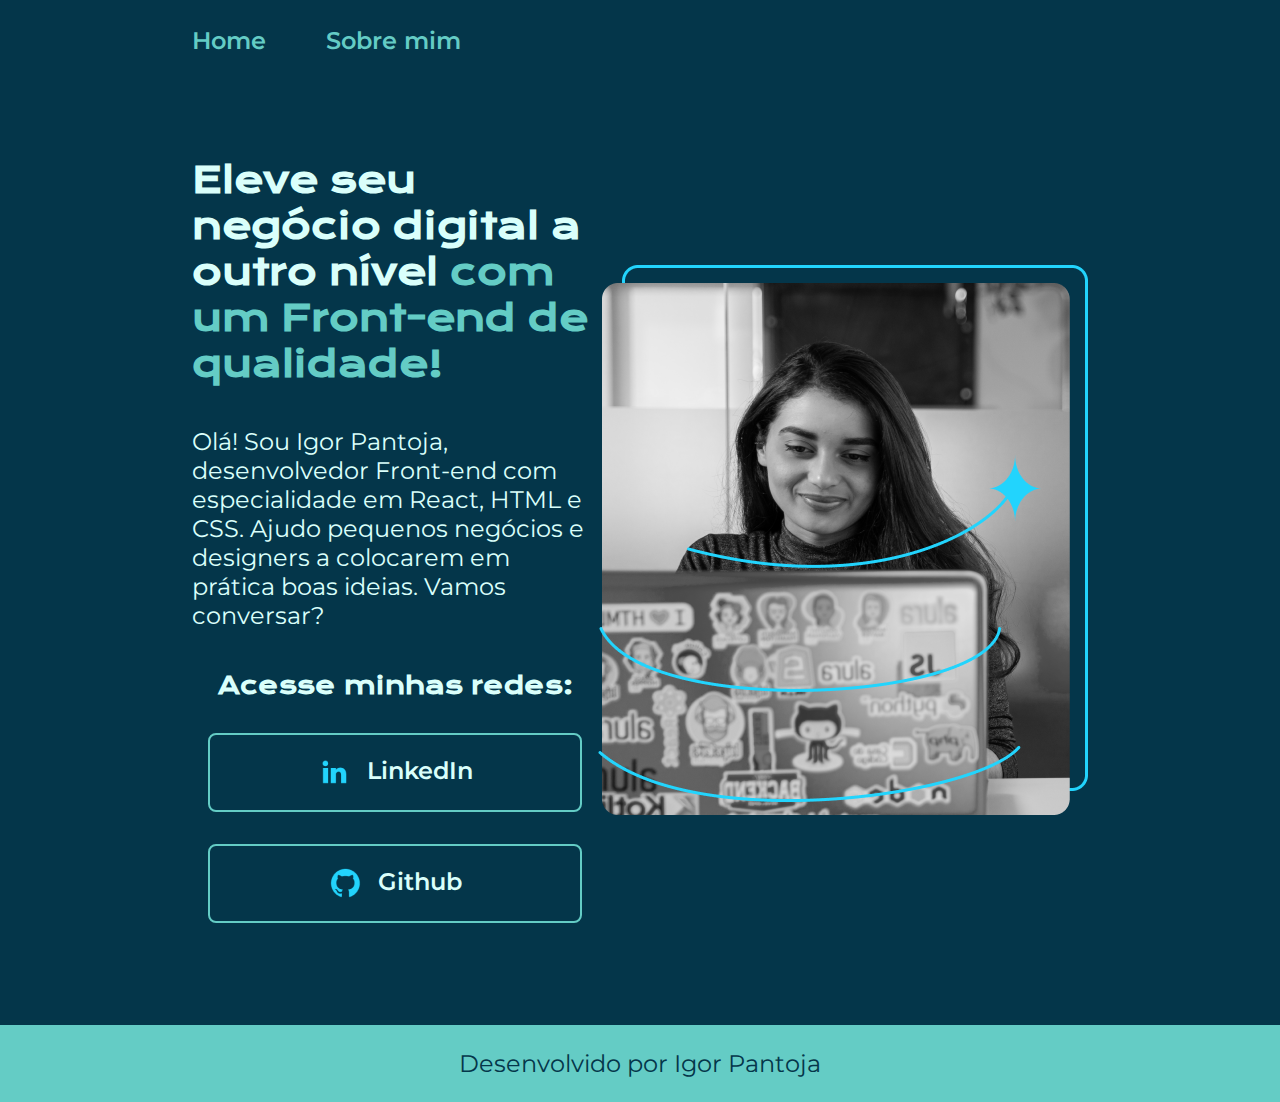
==== index.html @ ae395302 "Projeto finalizado" ====
<!DOCTYPE html>
<html lang="pr-br">
<head>
    <meta charset="UTF-8">
    <meta name="viewport" content="width=device-width, initial-scale=1.0">
    <title>Portfolio</title>
    <link rel="stylesheet" href="./styles/styles.css">
</head>
<body>
    <header class="cabecalho">
        <nav class="cabecalho__menu">
            <a class="cabecalho__menu__link" href="index.html">Home</a>
            <a class="cabecalho__menu__link" href="about.html">Sobre mim</a>
        </nav>
    </header>
    <main class="apresentacao">
        <section class="apresentacao__conteudo">
            <h1 class="apresentacao__conteudo__titulo">Eleve seu negócio digital a outro nível
            <strong class="destaqueTitulo">com um Front-end de qualidade!</strong></h1>
                <p class="apresentacao__conteudo__texto">Olá! Sou Igor Pantoja, desenvolvedor Front-end com
                especialidade em React, HTML e CSS. Ajudo pequenos
                negócios e designers a colocarem em prática boas
                ideias. Vamos conversar?</p>
                <div class="apresentacao__links">
                    <h2 class="apresentacao__links__subtitulo">Acesse minhas redes:</h2>
                    <a class="apresentacao__links__link" href="https://www.linkedin.com/in/igor-pantoja-a973bb4a/">
                        <img src="./Assets/linkedin.png">
                        LinkedIn
                    </a>
                    <a class="apresentacao__links__link" href = "https://github.com/Igorpantojaa">
                        <img src="./Assets/github.png">
                        Github
                    </a>
                </div>
        </section>
        <img src="./Assets/Imagem.png" alt="Código fonte">
    </main>
    <footer class="rodape">
        <p>Desenvolvido por Igor Pantoja</p>
    </footer>
</body>
</html>
---- styles/styles.css ----
@import url('https://fonts.googleapis.com/css2?family=Krona+One&family=Montserrat:wght@400;600&display=swap');

:root{
    --cor-primaria: #04364A;
    --cor-secundaria: #DAFFFB;
    --cor-terciaria: #64CCC5;
    --cor-hover: #176B87;

    --fonte-primaria: 'Krona One', sans-serif;
    --fonte-secundaria: 'Montserrat', sans-serif;
}

*{
    margin: 0;
    padding: 0;
}
body{
    box-sizing: border-box;
    background-color: var(--cor-primaria);
    color: var(--cor-secundaria);
}
.cabecalho{
    padding: 2% 0% 0% 15%;
}
.cabecalho__menu{
    display: flex;
    gap: 60px;
}
.cabecalho__menu__link{
    font-family: var(--fonte-secundaria);
    font-size: 24px;
    font-weight: 600;
    color: var(--cor-terciaria);
    text-decoration: none;
}
.destaqueTitulo{
    color : var(--cor-terciaria);
}
.apresentacao{
    display: flex;
    padding: 8% 15%;
    align-items: center;
    justify-content: space-between;
}
.apresentacao__conteudo{
    width: 615px;
    display: flex;
    flex-direction: column;
    gap: 40px;
}
.apresentacao__conteudo__titulo{
    font-family: var(--fonte-primaria);
    font-size: 36px;
}
.apresentacao__conteudo__texto{
    font-family: var(--fonte-secundaria);
    font-size: 24px;
}
.apresentacao__links{
    display: flex;
    flex-direction: column;
    justify-content: space-between;
    align-items: center;
    gap: 32px;
}
.apresentacao__links__subtitulo{
    font-family: var(--fonte-primaria);
    font-weight: 600;
    font-size: 24px;
}
.apresentacao__links__link{
    display: flex;
    justify-content: center;
    gap: 16px;
    padding: 21.5px 0;
    border: 2px solid var(--cor-terciaria);
    width: 370px;
    text-align: center;
    font-size: 24px;
    text-decoration: none;
    border-radius: 8px;
    color: var(--cor-secundaria);
    font-family: var(--fonte-secundaria);
    font-weight: 600;
}
.apresentacao__links__link:hover{
    background-color: var(--cor-hover);
}
.rodape{
    color: var(--cor-primaria);
    text-align: center;
    font-family: var(--fonte-secundaria);
    font-weight: 400;
    font-size: 24px;
    background-color:var(--cor-terciaria);
    padding: 24px ;
}
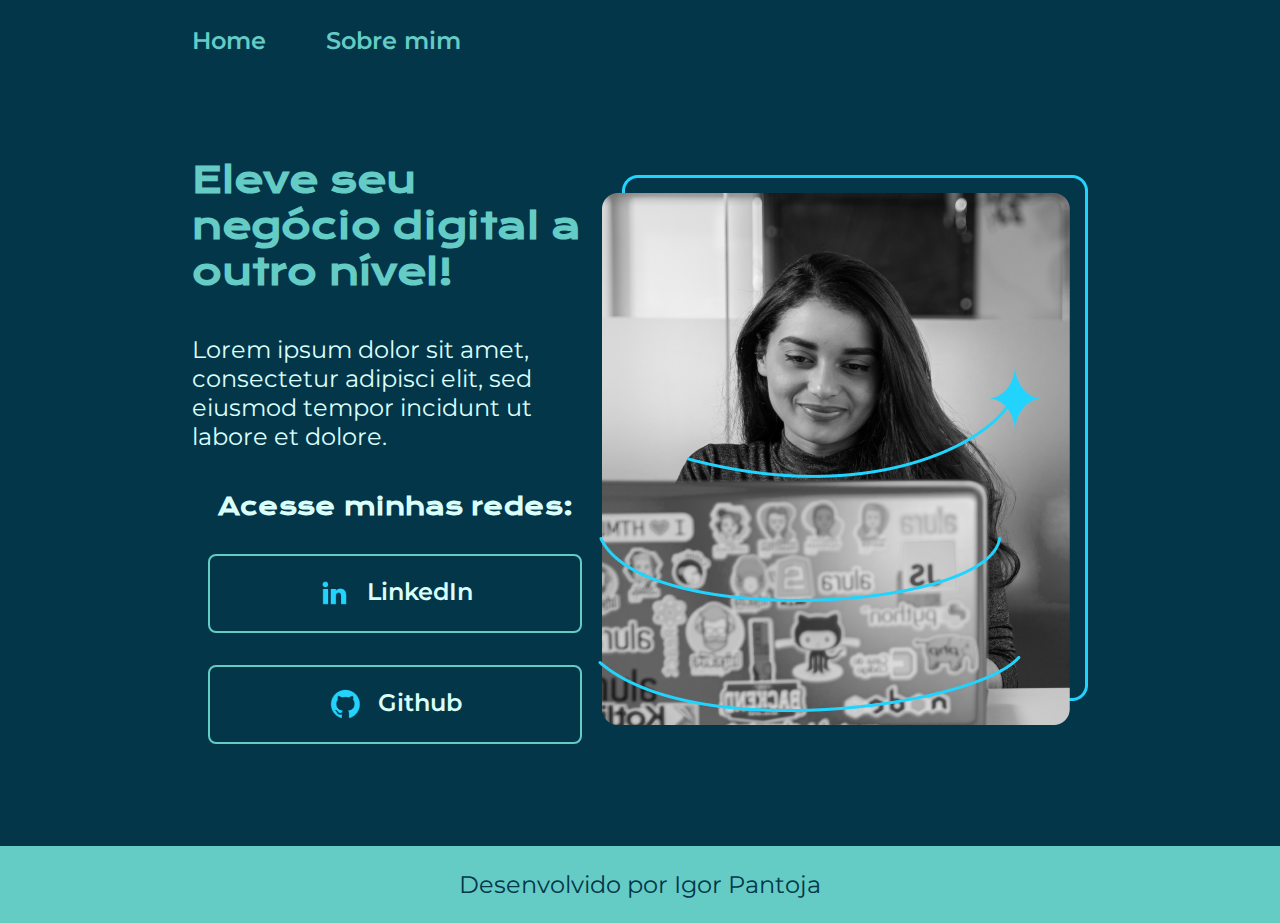
==== commit a8195eaf: "modified:   about.html 	modified:   index.html" ====
--- a/index.html
+++ b/index.html
@@ -15,12 +15,10 @@
     </header>
     <main class="apresentacao">
         <section class="apresentacao__conteudo">
-            <h1 class="apresentacao__conteudo__titulo">Eleve seu negócio digital a outro nível
-            <strong class="destaqueTitulo">com um Front-end de qualidade!</strong></h1>
-                <p class="apresentacao__conteudo__texto">Olá! Sou Igor Pantoja, desenvolvedor Front-end com
-                especialidade em React, HTML e CSS. Ajudo pequenos
-                negócios e designers a colocarem em prática boas
-                ideias. Vamos conversar?</p>
+            <h1 class="apresentacao__conteudo__titulo">
+            <strong class="destaqueTitulo">Eleve seu negócio digital a outro nível!</strong></h1>
+                <p class="apresentacao__conteudo__texto">Lorem ipsum dolor sit amet, consectetur adipisci
+                               elit, sed eiusmod tempor incidunt ut labore et dolore.</p>
                 <div class="apresentacao__links">
                     <h2 class="apresentacao__links__subtitulo">Acesse minhas redes:</h2>
                     <a class="apresentacao__links__link" href="https://www.linkedin.com/in/igor-pantoja-a973bb4a/">
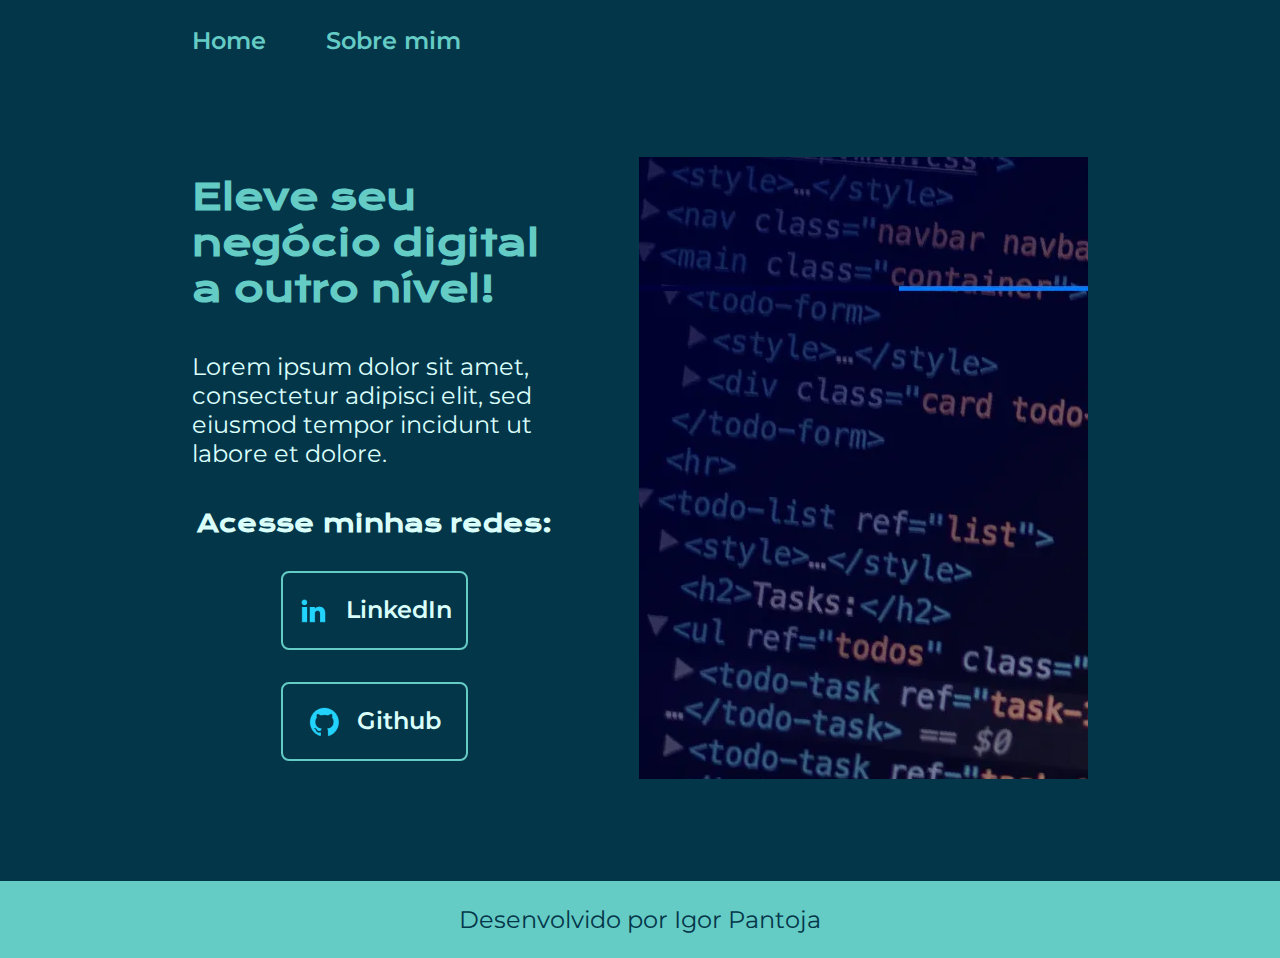
==== commit 160552ce: "modified:   .vscode/settings.json 	new file:   Assets/front-end-wide.webp 	modified:   Assets/front-" ====
--- a/index.html
+++ b/index.html
@@ -21,17 +21,17 @@
                                elit, sed eiusmod tempor incidunt ut labore et dolore.</p>
                 <div class="apresentacao__links">
                     <h2 class="apresentacao__links__subtitulo">Acesse minhas redes:</h2>
-                    <a class="apresentacao__links__link" href="https://www.linkedin.com/in/igor-pantoja-a973bb4a/">
+                    <a class="apresentacao__links__navegacao" href="https://www.linkedin.com/in/igor-pantoja-a973bb4a/">
                         <img src="./Assets/linkedin.png">
                         LinkedIn
                     </a>
-                    <a class="apresentacao__links__link" href = "https://github.com/Igorpantojaa">
+                    <a class="apresentacao__links__navegacao" href = "https://github.com/Igorpantojaa">
                         <img src="./Assets/github.png">
                         Github
                     </a>
                 </div>
         </section>
-        <img src="./Assets/Imagem.png" alt="Código fonte">
+        <img class="apresentacao__imagem" src="./Assets/front-end.webp" alt="Código fonte">
     </main>
     <footer class="rodape">
         <p>Desenvolvido por Igor Pantoja</p>
--- a/styles/styles.css
+++ b/styles/styles.css
@@ -41,20 +41,21 @@
     padding: 8% 15%;
     align-items: center;
     justify-content: space-between;
+    gap: 82px;
 }
 .apresentacao__conteudo{
-    width: 615px;
+    width: 50%;
     display: flex;
     flex-direction: column;
     gap: 40px;
 }
 .apresentacao__conteudo__titulo{
     font-family: var(--fonte-primaria);
-    font-size: 36px;
+    font-size: 2.25rem;
 }
 .apresentacao__conteudo__texto{
     font-family: var(--fonte-secundaria);
-    font-size: 24px;
+    font-size: 1.5rem;
 }
 .apresentacao__links{
     display: flex;
@@ -66,17 +67,17 @@
 .apresentacao__links__subtitulo{
     font-family: var(--fonte-primaria);
     font-weight: 600;
-    font-size: 24px;
+    font-size: 1.5rem;
 }
-.apresentacao__links__link{
+.apresentacao__links__navegacao{
     display: flex;
     justify-content: center;
     gap: 16px;
     padding: 21.5px 0;
     border: 2px solid var(--cor-terciaria);
-    width: 370px;
+    width: 50%;
     text-align: center;
-    font-size: 24px;
+    font-size: 1.5rem;
     text-decoration: none;
     border-radius: 8px;
     color: var(--cor-secundaria);
@@ -86,12 +87,33 @@
 .apresentacao__links__link:hover{
     background-color: var(--cor-hover);
 }
+.apresentacao__imagem{
+    width: auto;
+}
 .rodape{
     color: var(--cor-primaria);
     text-align: center;
     font-family: var(--fonte-secundaria);
     font-weight: 400;
-    font-size: 24px;
+    font-size: 1.5rem;
     background-color:var(--cor-terciaria);
     padding: 24px ;
+}
+@media (max-width: 1230px){
+    .cabecalho{
+        padding: 10%;
+    }
+    .cabecalho__menu{
+        justify-content: center;
+    }
+    .apresentacao{
+        flex-direction: column-reverse;
+        padding: 5%;
+    }
+    .apresentacao__conteudo{
+        width: auto;
+    }
+    .apresentacao__imagem{
+        width: 70%;
+    }
 }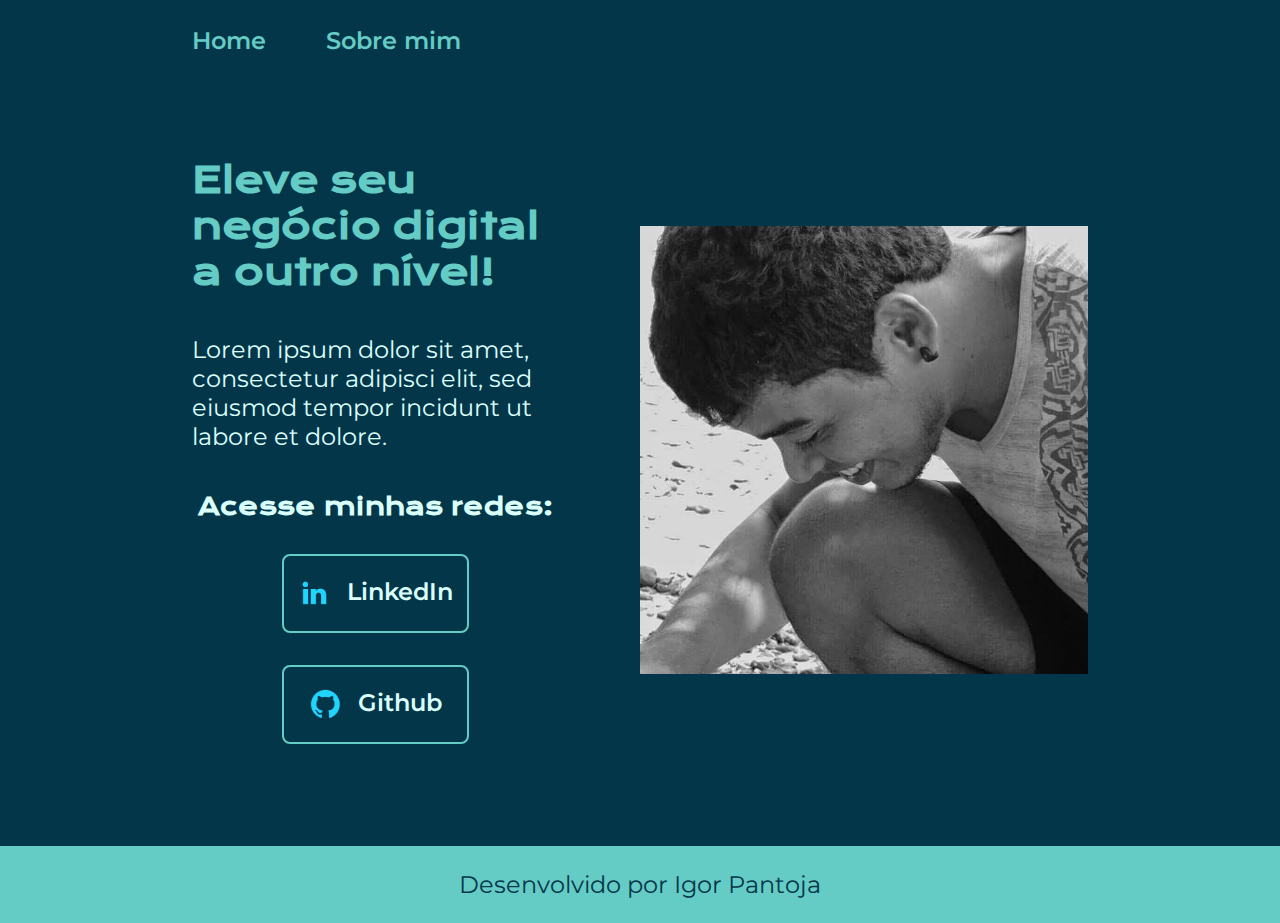
==== commit 23e6dbde: "deleted:    Assets/Imagem.png 	new file:   Assets/imagem.jpg 	modified:   about.html 	modified:   in" ====
--- a/index.html
+++ b/index.html
@@ -31,7 +31,7 @@
                     </a>
                 </div>
         </section>
-        <img class="apresentacao__imagem" src="./Assets/front-end.webp" alt="Código fonte">
+        <img class="apresentacao__imagem" src="./Assets/imagem.jpg" alt="Código fonte">
     </main>
     <footer class="rodape">
         <p>Desenvolvido por Igor Pantoja</p>
--- a/styles/styles.css
+++ b/styles/styles.css
@@ -88,7 +88,7 @@
     background-color: var(--cor-hover);
 }
 .apresentacao__imagem{
-    width: auto;
+    width: 50%;
 }
 .rodape{
     color: var(--cor-primaria);
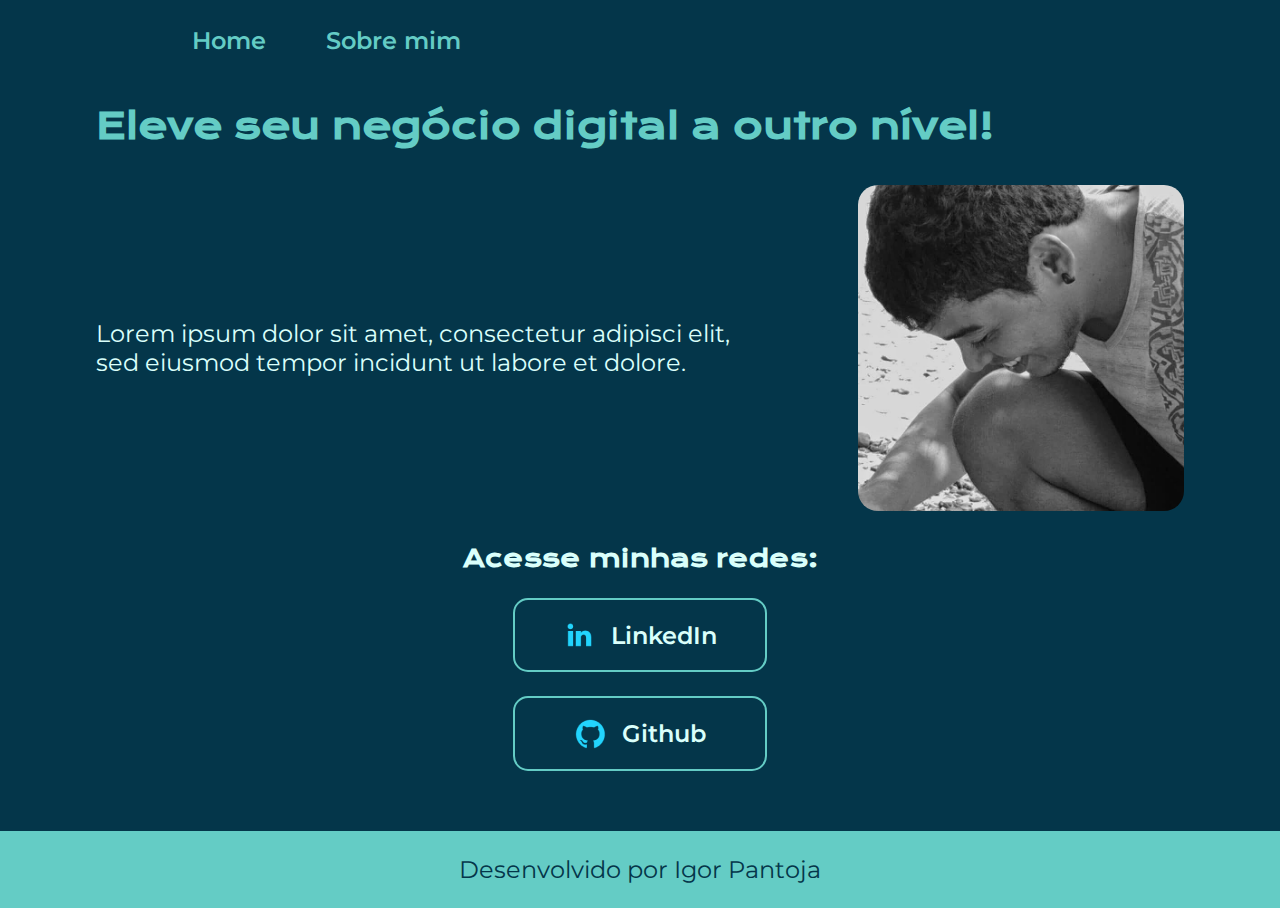
==== commit af868629: "Link para projetos adicionado. Organização." ====
--- a/index.html
+++ b/index.html
@@ -13,26 +13,30 @@
             <a class="cabecalho__menu__link" href="about.html">Sobre mim</a>
         </nav>
     </header>
-    <main class="apresentacao">
-        <section class="apresentacao__conteudo">
-            <h1 class="apresentacao__conteudo__titulo">
-            <strong class="destaqueTitulo">Eleve seu negócio digital a outro nível!</strong></h1>
-                <p class="apresentacao__conteudo__texto">Lorem ipsum dolor sit amet, consectetur adipisci
-                               elit, sed eiusmod tempor incidunt ut labore et dolore.</p>
-                <div class="apresentacao__links">
-                    <h2 class="apresentacao__links__subtitulo">Acesse minhas redes:</h2>
-                    <a class="apresentacao__links__navegacao" href="https://www.linkedin.com/in/igor-pantoja-a973bb4a/">
-                        <img src="./Assets/linkedin.png">
-                        LinkedIn
-                    </a>
-                    <a class="apresentacao__links__navegacao" href = "https://github.com/Igorpantojaa">
-                        <img src="./Assets/github.png">
-                        Github
-                    </a>
-                </div>
-        </section>
-        <img class="apresentacao__imagem" src="./Assets/imagem.jpg" alt="Código fonte">
-    </main>
+        <main class="apresentacao">
+            <section class="apresentacao__conteudo">
+                    <h1 class="apresentacao__conteudo__titulo">
+                    <strong class="destaqueTitulo">Eleve seu negócio digital a outro nível!</strong></h1>
+                    <div class="apresentacao__conteudo-grupo">
+                        <p class="apresentacao__conteudo__texto">Lorem ipsum dolor sit amet, consectetur adipisci
+                                    elit, sed eiusmod tempor incidunt ut labore et dolore.</p>
+                        <img class="apresentacao__conteudo__imagem" src="./Assets/imagem.jpg" alt="Código fonte">            
+                    </div>
+            </section>
+            <section class="apresentacao__conteudo">
+                    <div class="apresentacao__links">
+                        <h2 class="apresentacao__links__subtitulo">Acesse minhas redes:</h2>
+                        <a class="apresentacao__links__navegacao" href="https://www.linkedin.com/in/igor-pantoja-a973bb4a/">
+                            <img src="./Assets/linkedin.png" class="apresentacao__links__icone">
+                            LinkedIn
+                        </a>
+                        <a class="apresentacao__links__navegacao" href = "https://github.com/Igorpantojaa">
+                            <img src="./Assets/github.png" class="apresentacao__links__icone">
+                            Github
+                        </a>
+                    </div>
+            </section>
+        </main>
     <footer class="rodape">
         <p>Desenvolvido por Igor Pantoja</p>
     </footer>
--- a/styles/styles.css
+++ b/styles/styles.css
@@ -22,10 +22,12 @@
 .cabecalho{
     padding: 2% 0% 0% 15%;
 }
+
 .cabecalho__menu{
     display: flex;
     gap: 60px;
 }
+
 .cabecalho__menu__link{
     font-family: var(--fonte-secundaria);
     font-size: 24px;
@@ -33,63 +35,87 @@
     color: var(--cor-terciaria);
     text-decoration: none;
 }
+
 .destaqueTitulo{
     color : var(--cor-terciaria);
 }
+
 .apresentacao{
     display: flex;
-    padding: 8% 15%;
+    flex-direction: column;
+    padding: 1em 2em;
+    margin: 1em 1em;
     align-items: center;
     justify-content: space-between;
-    gap: 82px;
 }
+
 .apresentacao__conteudo{
-    width: 50%;
     display: flex;
     flex-direction: column;
-    gap: 40px;
+    padding: 1em 3em;
 }
+
 .apresentacao__conteudo__titulo{
     font-family: var(--fonte-primaria);
     font-size: 2.25rem;
+    margin-bottom: 1em;
 }
+
 .apresentacao__conteudo__texto{
     font-family: var(--fonte-secundaria);
     font-size: 1.5rem;
+    padding-right: 4em;
 }
+
+.apresentacao__conteudo__imagem{
+    width: 30%;
+    border-radius: 20px;
+}
+
+.apresentacao__conteudo-grupo{
+    display: flex;
+    align-items: center;
+}
+
 .apresentacao__links{
     display: flex;
     flex-direction: column;
     justify-content: space-between;
     align-items: center;
-    gap: 32px;
 }
+
 .apresentacao__links__subtitulo{
     font-family: var(--fonte-primaria);
     font-weight: 600;
     font-size: 1.5rem;
+    margin-bottom: .5em;
 }
+
+.apresentacao__links__icone{
+    margin-right: .6em;
+}
+
 .apresentacao__links__navegacao{
     display: flex;
     justify-content: center;
-    gap: 16px;
-    padding: 21.5px 0;
+    padding: .8em 1.5em;
+    margin: .5em 0;
     border: 2px solid var(--cor-terciaria);
     width: 50%;
     text-align: center;
     font-size: 1.5rem;
     text-decoration: none;
-    border-radius: 8px;
+    border-radius: 15px;
     color: var(--cor-secundaria);
     font-family: var(--fonte-secundaria);
     font-weight: 600;
+    align-items: center;
 }
+
 .apresentacao__links__link:hover{
     background-color: var(--cor-hover);
 }
-.apresentacao__imagem{
-    width: 50%;
-}
+
 .rodape{
     color: var(--cor-primaria);
     text-align: center;
@@ -99,21 +125,35 @@
     background-color:var(--cor-terciaria);
     padding: 24px ;
 }
+
 @media (max-width: 1230px){
     .cabecalho{
-        padding: 10%;
+        padding: 2em 1em;
+        margin-bottom: 1em;
     }
     .cabecalho__menu{
         justify-content: center;
     }
     .apresentacao{
+        flex-direction: column;
+        padding: 0 .2em;
+    }
+
+    .apresentacao__conteudo__texto{
+        width: 100%;
+        padding: 1em 1em;
+    }
+
+    .apresentacao__conteudo__imagem{
+        width: 100%;
+        padding: 1em 1em;
+    }
+
+    .apresentacao__conteudo-grupo{
         flex-direction: column-reverse;
-        padding: 5%;
     }
-    .apresentacao__conteudo{
-        width: auto;
-    }
-    .apresentacao__imagem{
-        width: 70%;
+
+    .apresentacao__links__subtitulo{
+        margin-bottom: 1em;
     }
 }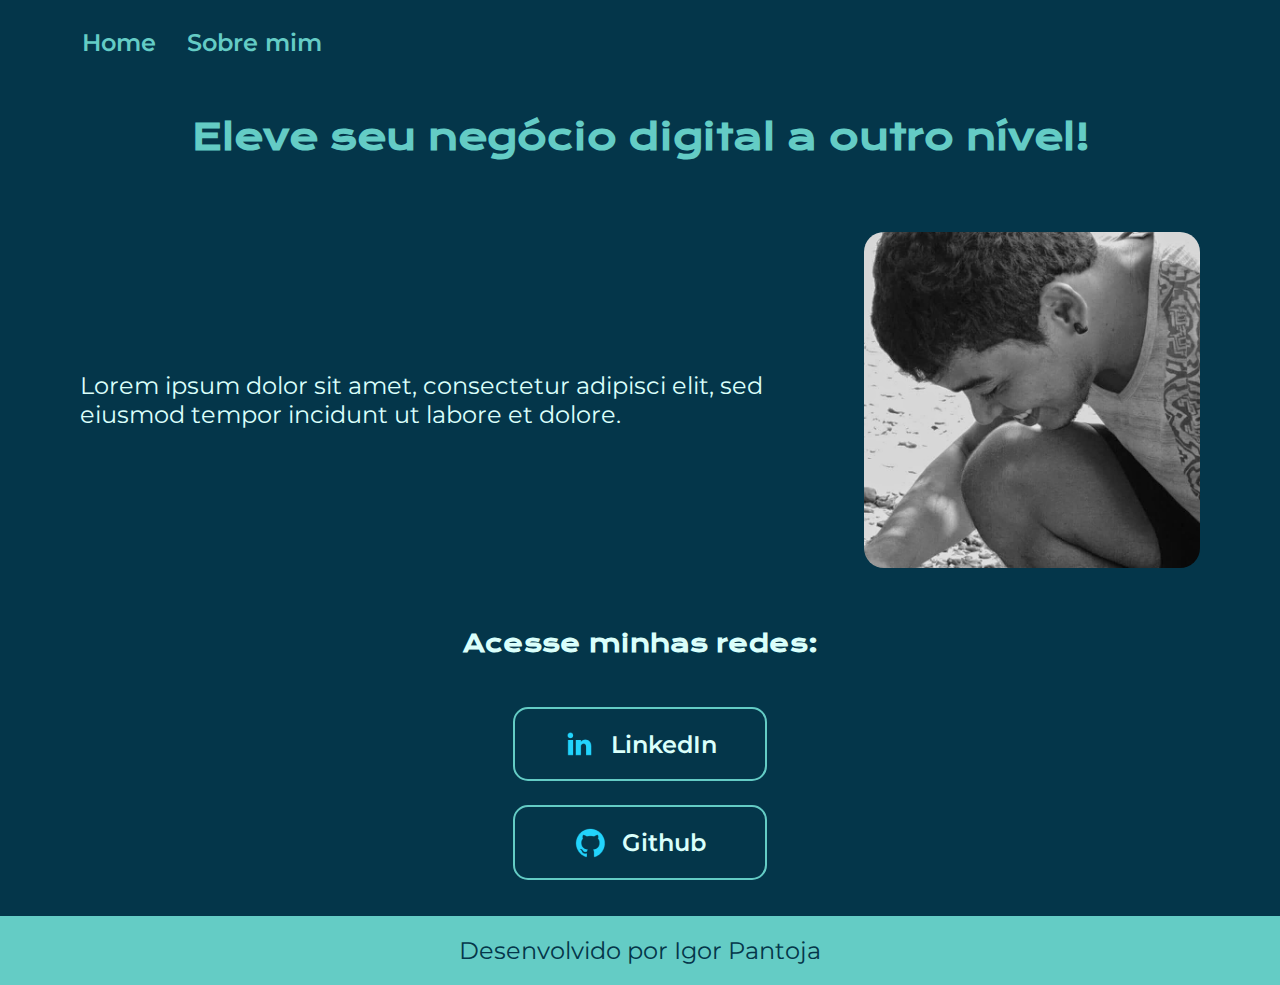
==== commit 1d32e1f0: "Pequenas mudanças no layout." ====
--- a/index.html
+++ b/index.html
@@ -20,7 +20,7 @@
                     <div class="apresentacao__conteudo-grupo">
                         <p class="apresentacao__conteudo__texto">Lorem ipsum dolor sit amet, consectetur adipisci
                                     elit, sed eiusmod tempor incidunt ut labore et dolore.</p>
-                        <img class="apresentacao__conteudo__imagem" src="./Assets/imagem.jpg" alt="Código fonte">            
+                        <img class="apresentacao__conteudo__imagem" src="./Assets/imagem.jpg" alt="Código fonte">
                     </div>
             </section>
             <section class="apresentacao__conteudo">
--- a/styles/styles.css
+++ b/styles/styles.css
@@ -19,13 +19,14 @@
     background-color: var(--cor-primaria);
     color: var(--cor-secundaria);
 }
+
 .cabecalho{
-    padding: 2% 0% 0% 15%;
+    margin: 1em 4.7em 0 4.7em;
 }
 
 .cabecalho__menu{
     display: flex;
-    gap: 60px;
+    gap: 1em;
 }
 
 .cabecalho__menu__link{
@@ -34,6 +35,7 @@
     font-weight: 600;
     color: var(--cor-terciaria);
     text-decoration: none;
+    padding: .5em 0.3em;
 }
 
 .destaqueTitulo{
@@ -43,8 +45,7 @@
 .apresentacao{
     display: flex;
     flex-direction: column;
-    padding: 1em 2em;
-    margin: 1em 1em;
+    margin: 0 5em;
     align-items: center;
     justify-content: space-between;
 }
@@ -52,13 +53,13 @@
 .apresentacao__conteudo{
     display: flex;
     flex-direction: column;
-    padding: 1em 3em;
 }
 
 .apresentacao__conteudo__titulo{
     font-family: var(--fonte-primaria);
+    text-align: center;
     font-size: 2.25rem;
-    margin-bottom: 1em;
+    margin: 1.25em 0 2em 0;
 }
 
 .apresentacao__conteudo__texto{
@@ -88,7 +89,7 @@
     font-family: var(--fonte-primaria);
     font-weight: 600;
     font-size: 1.5rem;
-    margin-bottom: .5em;
+    margin: 2.5em 0 1.5em 0;
 }
 
 .apresentacao__links__icone{
@@ -112,8 +113,14 @@
     align-items: center;
 }
 
-.apresentacao__links__link:hover{
-    background-color: var(--cor-hover);
+.apresentacao__links__navegacao:hover{
+    background: var(--cor-secundaria);
+    color: black;
+}
+
+.cabecalho__menu__link:hover{
+    background: var(--cor-secundaria);
+    color: black;
 }
 
 .rodape{
@@ -123,30 +130,41 @@
     font-weight: 400;
     font-size: 1.5rem;
     background-color:var(--cor-terciaria);
-    padding: 24px ;
+    padding: 20px;
+    margin: 1em 0 0 0;
+
 }
 
 @media (max-width: 1230px){
     .cabecalho{
-        padding: 2em 1em;
-        margin-bottom: 1em;
+        padding: .3em 0 0 0;
     }
     .cabecalho__menu{
         justify-content: center;
     }
     .apresentacao{
         flex-direction: column;
-        padding: 0 .2em;
+        align-items: center;
+        margin: 0 3em;
+    }
+
+    .apresentacao__conteudo{
+        display: flex;
+        align-items: center;
+    }
+
+    .apresentacao__conteudo__titulo{
+        margin: 1em 0 1.25em 0;
+        font-size: 2rem;
     }
 
     .apresentacao__conteudo__texto{
         width: 100%;
-        padding: 1em 1em;
+        padding: 1em 0;
     }
 
     .apresentacao__conteudo__imagem{
         width: 100%;
-        padding: 1em 1em;
     }
 
     .apresentacao__conteudo-grupo{
@@ -154,6 +172,10 @@
     }
 
     .apresentacao__links__subtitulo{
-        margin-bottom: 1em;
+        margin-bottom: .7em;
+    }
+    .rodape{
+       text-align: center;
+        padding: .7em;
     }
 }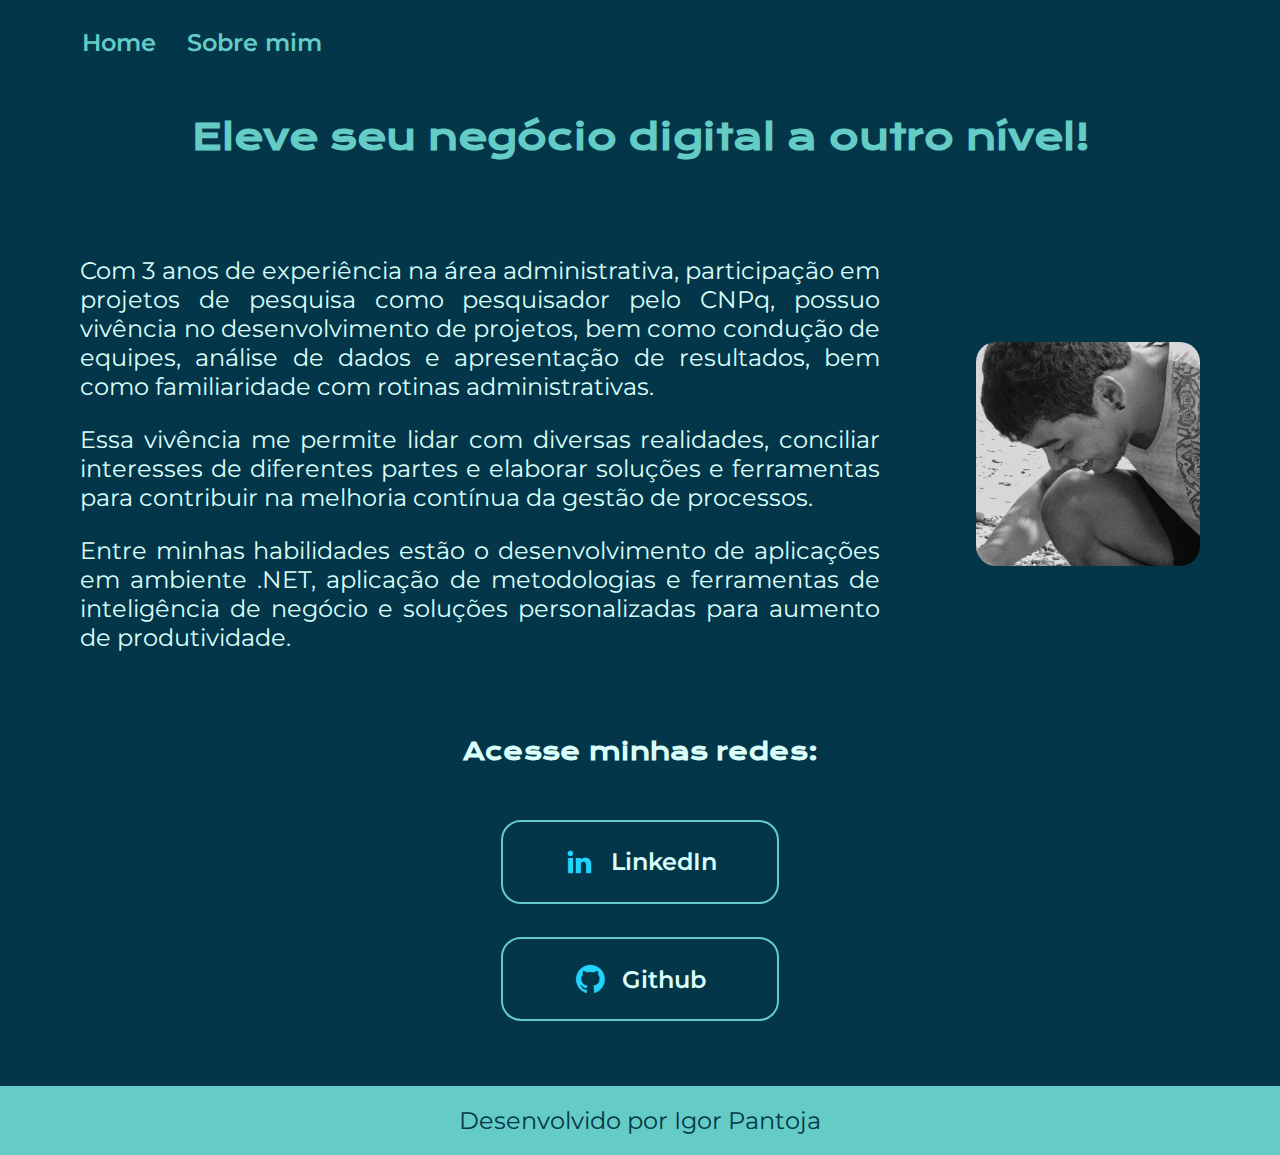
==== commit 0522785d: "Ajustes nos textos." ====
--- a/index.html
+++ b/index.html
@@ -18,9 +18,12 @@
                     <h1 class="apresentacao__conteudo__titulo">
                     <strong class="destaqueTitulo">Eleve seu negócio digital a outro nível!</strong></h1>
                     <div class="apresentacao__conteudo-grupo">
-                        <p class="apresentacao__conteudo__texto">Lorem ipsum dolor sit amet, consectetur adipisci
-                                    elit, sed eiusmod tempor incidunt ut labore et dolore.</p>
-                        <img class="apresentacao__conteudo__imagem" src="./Assets/imagem.jpg" alt="Código fonte">
+                        <section class="apresentacao__conteudo__texto">
+                            <p class="apresentacao__conteudo__texto__paragrafo">Com 3 anos de experiência na área administrativa, participação em projetos de pesquisa como pesquisador pelo CNPq, possuo vivência no desenvolvimento de projetos, bem como condução de equipes, análise de dados e apresentação de resultados, bem como familiaridade com rotinas administrativas.</p>
+                            <p class="apresentacao__conteudo__texto__paragrafo">Essa vivência me permite lidar com diversas realidades, conciliar interesses de diferentes partes e elaborar soluções e ferramentas para contribuir na melhoria contínua da gestão de processos.</p>
+                            <p class="apresentacao__conteudo__texto__paragrafo">Entre minhas habilidades estão o desenvolvimento de aplicações em ambiente .NET, aplicação de metodologias e ferramentas de inteligência de negócio e soluções personalizadas para aumento de produtividade.</p>
+                        </section>
+                            <img class="apresentacao__conteudo__imagem" src="./Assets/imagem.jpg" alt="Código fonte">
                     </div>
             </section>
             <section class="apresentacao__conteudo">
--- a/styles/styles.css
+++ b/styles/styles.css
@@ -68,9 +68,18 @@
     padding-right: 4em;
 }
 
+.apresentacao__conteudo__texto__paragrafo{
+    margin: 1em 0;
+    text-align: justify;
+}
+
 .apresentacao__conteudo__imagem{
-    width: 30%;
+    width: 20%;
     border-radius: 20px;
+    -webkit-border-radius: 20px;
+    -moz-border-radius: 20px;
+    -ms-border-radius: 20px;
+    -o-border-radius: 20px;
 }
 
 .apresentacao__conteudo-grupo{
@@ -99,18 +108,22 @@
 .apresentacao__links__navegacao{
     display: flex;
     justify-content: center;
-    padding: .8em 1.5em;
-    margin: .5em 0;
+    padding: 1em 2em;
+    margin: .7em 0;
     border: 2px solid var(--cor-terciaria);
     width: 50%;
     text-align: center;
     font-size: 1.5rem;
     text-decoration: none;
-    border-radius: 15px;
+    border-radius: 20px;
     color: var(--cor-secundaria);
     font-family: var(--fonte-secundaria);
     font-weight: 600;
     align-items: center;
+    -webkit-border-radius: 20px;
+    -moz-border-radius: 20px;
+    -ms-border-radius: 20px;
+    -o-border-radius: 20px;
 }
 
 .apresentacao__links__navegacao:hover{
@@ -131,51 +144,5 @@
     font-size: 1.5rem;
     background-color:var(--cor-terciaria);
     padding: 20px;
-    margin: 1em 0 0 0;
-
-}
-
-@media (max-width: 1230px){
-    .cabecalho{
-        padding: .3em 0 0 0;
-    }
-    .cabecalho__menu{
-        justify-content: center;
-    }
-    .apresentacao{
-        flex-direction: column;
-        align-items: center;
-        margin: 0 3em;
-    }
-
-    .apresentacao__conteudo{
-        display: flex;
-        align-items: center;
-    }
-
-    .apresentacao__conteudo__titulo{
-        margin: 1em 0 1.25em 0;
-        font-size: 2rem;
-    }
-
-    .apresentacao__conteudo__texto{
-        width: 100%;
-        padding: 1em 0;
-    }
-
-    .apresentacao__conteudo__imagem{
-        width: 100%;
-    }
-
-    .apresentacao__conteudo-grupo{
-        flex-direction: column-reverse;
-    }
-
-    .apresentacao__links__subtitulo{
-        margin-bottom: .7em;
-    }
-    .rodape{
-       text-align: center;
-        padding: .7em;
-    }
+    margin: 2em 0 0 0;
 }